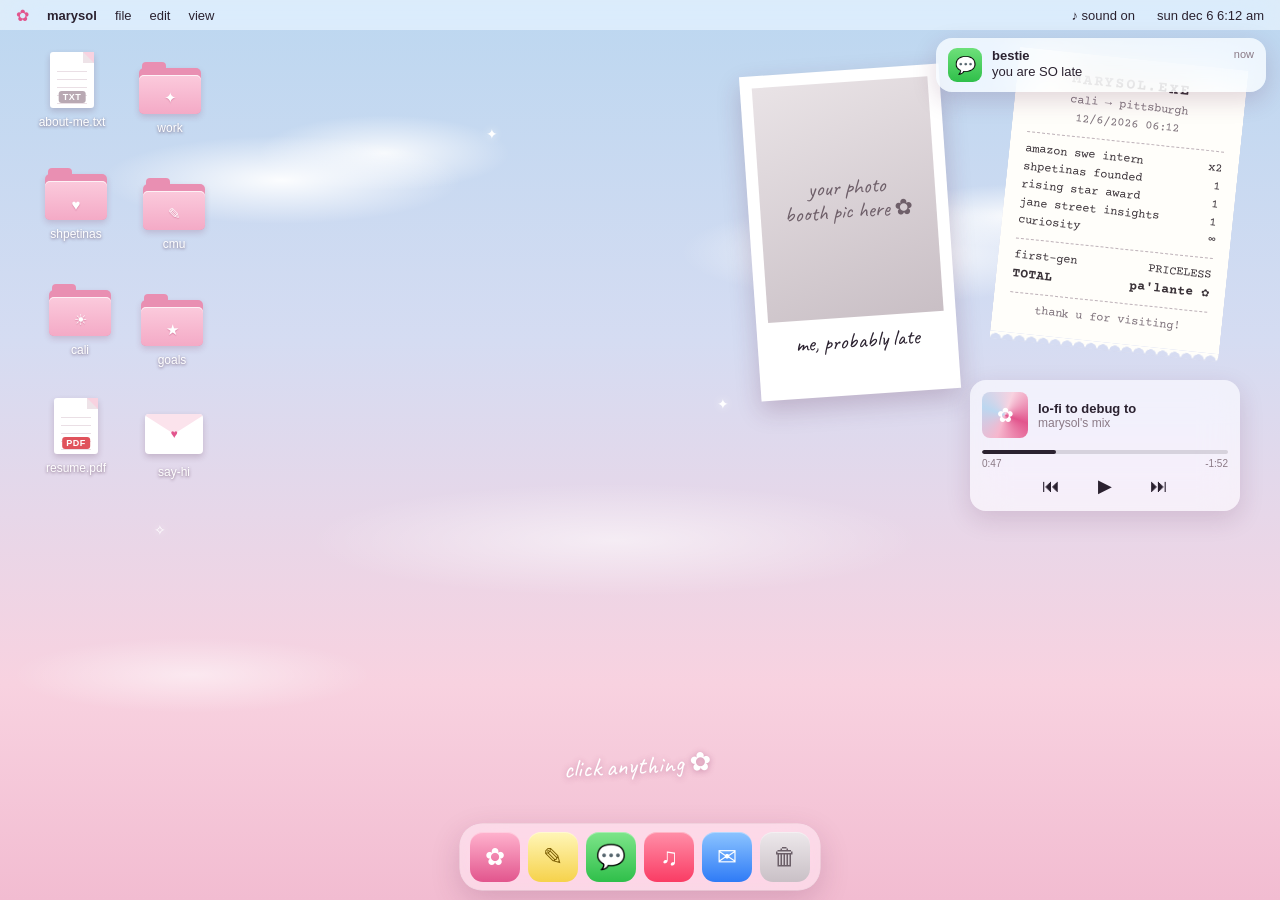
==== desktop.html @ 6e7ee0c8 "interactive intro" ====
<!DOCTYPE html>
<html lang="en">
<head>
  <meta charset="UTF-8">
  <meta name="viewport" content="width=device-width, initial-scale=1.0, viewport-fit=cover">
  <title>Marysol Alape Toro</title>
  <link rel="preconnect" href="https://fonts.googleapis.com">
  <link rel="preconnect" href="https://fonts.gstatic.com" crossorigin>
  <link rel="stylesheet" href="https://fonts.googleapis.com/css2?family=Caveat:wght@500;700&family=Courier+Prime:wght@400;700&family=Special+Elite&display=swap">
  <link rel="stylesheet" href="css/desktop.css">
</head>
<body>
  <header class="menubar">
    <span class="menubar-logo" aria-hidden="true">✿</span>
    <b>marysol</b>
    <span>file</span>
    <span>edit</span>
    <span>view</span>
    <div class="menubar-right">
      <button id="sound-toggle" aria-pressed="true">♪ sound on</button>
      <span id="clock"></span>
    </div>
  </header>

  <div class="desk" id="desk">
    <span class="sparkle" style="left: 38%; top: 14%">✦</span>
    <span class="sparkle" style="left: 56%; top: 44%; animation-delay: 1s">✦</span>
    <span class="sparkle" style="left: 12%; top: 58%; animation-delay: 2s">✧</span>
    <span class="sparkle" style="left: 64%; top: 12%; animation-delay: 0.5s">✧</span>

    <nav class="icons" aria-label="Desktop">
      <button class="icon" data-open="about" style="--x: 26px; --y: 46px">
        <span class="icon-art doc"><b>TXT</b></span><span class="icon-label">about-me.txt</span>
      </button>
      <button class="icon" data-open="work" style="--x: 124px; --y: 54px">
        <span class="icon-art folder"><i>✦</i></span><span class="icon-label">work</span>
      </button>
      <button class="icon" data-open="shpetinas" style="--x: 30px; --y: 160px">
        <span class="icon-art folder"><i>♥</i></span><span class="icon-label">shpetinas</span>
      </button>
      <button class="icon" data-open="cmu" style="--x: 128px; --y: 170px">
        <span class="icon-art folder"><i>✎</i></span><span class="icon-label">cmu</span>
      </button>
      <button class="icon" data-open="cali" style="--x: 34px; --y: 276px">
        <span class="icon-art folder"><i>☀</i></span><span class="icon-label">cali</span>
      </button>
      <button class="icon" data-open="goals" style="--x: 126px; --y: 286px">
        <span class="icon-art folder"><i>★</i></span><span class="icon-label">goals</span>
      </button>
      <button class="icon" data-open="resume" style="--x: 30px; --y: 392px">
        <span class="icon-art doc pdf"><b>PDF</b></span><span class="icon-label">resume.pdf</span>
      </button>
      <button class="icon" data-open="contact" style="--x: 128px; --y: 400px">
        <span class="icon-art envelope"></span><span class="icon-label">say-hi</span>
      </button>
    </nav>

    <div class="keepsakes">
      <figure class="keepsake polaroid" id="polaroid">
        <div class="polaroid-photo">your photo<br>booth pic here ✿</div>
        <figcaption>me, probably late</figcaption>
      </figure>

      <div class="keepsake receipt" id="receipt">
        <h3>MARYSOL.EXE</h3>
        <div class="receipt-center">cali → pittsburgh</div>
        <div class="receipt-center" id="receipt-date"></div>
        <hr>
        <div class="receipt-row"><span>amazon swe intern</span><span>x2</span></div>
        <div class="receipt-row"><span>shpetinas founded</span><span>1</span></div>
        <div class="receipt-row"><span>rising star award</span><span>1</span></div>
        <div class="receipt-row"><span>jane street insights</span><span>1</span></div>
        <div class="receipt-row"><span>curiosity</span><span>∞</span></div>
        <hr>
        <div class="receipt-row"><span>first-gen</span><span>PRICELESS</span></div>
        <div class="receipt-row receipt-total"><span>TOTAL</span><span>pa'lante ✿</span></div>
        <hr>
        <div class="receipt-center">thank u for visiting!</div>
      </div>

      <div class="keepsake player" id="player">
        <div class="player-top">
          <div class="player-cover" aria-hidden="true">✿</div>
          <div>
            <div class="player-title">lo-fi to debug to</div>
            <div class="player-artist">marysol's mix</div>
          </div>
        </div>
        <div class="player-progress"><span></span></div>
        <div class="player-times"><span>0:47</span><span>-1:52</span></div>
        <div class="player-controls">
          <button aria-label="Previous">⏮</button>
          <button id="play-button" aria-label="Play">▶</button>
          <button aria-label="Next">⏭</button>
        </div>
      </div>
    </div>

    <div class="hint">click anything ✿</div>
  </div>

  <div class="notifications" id="notifications" aria-live="polite"></div>

  <nav class="dock" aria-label="Dock">
    <button class="dock-finder" title="finder" data-open="work">✿</button>
    <button class="dock-notes" title="notes" data-open="about">✎</button>
    <button class="dock-messages" title="messages" id="dock-messages">💬</button>
    <button class="dock-music" title="music" id="dock-music">♫</button>
    <button class="dock-mail" title="mail" data-open="contact">✉</button>
    <button class="dock-trash" title="trash" data-open="trash">🗑</button>
  </nav>

  <script src="js/content.js"></script>
  <script src="js/desktop.js"></script>
</body>
</html>
---- css/desktop.css ----
:root {
  --sky: #bcd7f0;
  --blush: #f8d2e0;
  --rose: #e2558d;
  --rose-light: #f6b6cd;
  --ink: #2b2230;
  --paper: #fffdfb;
  --chrome: #f4eff2;
  --border: #e6dae0;
  --muted: #8b7a86;
  --glass: rgba(255, 255, 255, 0.62);

  --font-ui: -apple-system, BlinkMacSystemFont, "SF Pro Text", "Helvetica Neue", Helvetica, Arial, sans-serif;
  --font-typewriter: "Special Elite", "Courier Prime", "Courier New", monospace;
  --font-mono: "Courier Prime", "Courier New", monospace;
  --font-hand: "Caveat", "Bradley Hand", "Segoe Print", cursive;
}

*,
*::before,
*::after {
  box-sizing: border-box;
}

html,
body {
  height: 100%;
}

body {
  margin: 0;
  overflow: hidden;
  background: var(--blush);
  color: var(--ink);
  font-family: var(--font-ui);
  font-size: 14px;
  -webkit-font-smoothing: antialiased;
}

button {
  font: inherit;
  color: inherit;
  background: none;
  border: 0;
  padding: 0;
  cursor: pointer;
}

:focus-visible {
  outline: 2px solid var(--rose);
  outline-offset: 3px;
  border-radius: 6px;
}

/* Wallpaper */

.desk {
  position: fixed;
  inset: 0;
  overflow: hidden;
  background:
    radial-gradient(ellipse 20% 7% at 22% 20%, rgba(255, 255, 255, 0.95), transparent 70%),
    radial-gradient(ellipse 14% 6% at 30% 17%, rgba(255, 255, 255, 0.85), transparent 70%),
    radial-gradient(ellipse 24% 8% at 70% 28%, rgba(255, 255, 255, 0.9), transparent 70%),
    radial-gradient(ellipse 13% 5% at 79% 24%, rgba(255, 255, 255, 0.85), transparent 70%),
    radial-gradient(ellipse 34% 9% at 48% 60%, rgba(255, 255, 255, 0.55), transparent 70%),
    radial-gradient(ellipse 20% 6% at 15% 75%, rgba(255, 255, 255, 0.5), transparent 70%),
    linear-gradient(180deg, var(--sky) 0%, #d5dcf2 38%, var(--blush) 76%, #f2bcd1 100%);
}

.sparkle {
  position: absolute;
  color: #fff;
  font-size: 14px;
  text-shadow: 0 0 8px rgba(255, 255, 255, 0.9);
  pointer-events: none;
  animation: twinkle 3.2s ease-in-out infinite;
}

@keyframes twinkle {
  0%, 100% { opacity: 0.25; transform: scale(0.8); }
  50% { opacity: 1; transform: scale(1.1); }
}

/* Menu bar */

.menubar {
  position: fixed;
  top: 0;
  left: 0;
  right: 0;
  z-index: 9000;
  display: flex;
  align-items: center;
  gap: 18px;
  height: calc(30px + env(safe-area-inset-top, 0px));
  padding: env(safe-area-inset-top, 0px) 16px 0;
  background: rgba(255, 255, 255, 0.5);
  backdrop-filter: blur(20px) saturate(1.6);
  -webkit-backdrop-filter: blur(20px) saturate(1.6);
  font-size: 13px;
}

.menubar-logo {
  color: var(--rose);
  font-size: 16px;
}

.menubar-right {
  margin-left: auto;
  display: flex;
  align-items: center;
  gap: 14px;
  font-variant-numeric: tabular-nums;
}

#sound-toggle {
  padding: 1px 8px;
  border-radius: 5px;
}

#sound-toggle:hover {
  background: rgba(255, 255, 255, 0.6);
}

/* Desktop icons */

.icons {
  position: absolute;
  inset: 0;
}

.icon {
  position: absolute;
  left: var(--x);
  top: var(--y);
  width: 92px;
  display: flex;
  flex-direction: column;
  align-items: center;
  gap: 6px;
  padding: 6px 2px;
  border-radius: 8px;
  touch-action: none;
  user-select: none;
  -webkit-user-select: none;
}

.icon-art {
  transition: transform 0.2s cubic-bezier(0.3, 1.6, 0.5, 1);
}

.icon:hover .icon-art {
  transform: translateY(-2px) rotate(-2deg);
}

.icon-label {
  padding: 1px 6px;
  border-radius: 4px;
  font-size: 12px;
  font-weight: 500;
  line-height: 1.25;
  text-align: center;
  color: #fff;
  text-shadow: 0 1px 3px rgba(60, 20, 50, 0.55);
}

.icon.selected .icon-label {
  background: var(--rose);
  text-shadow: none;
}

.folder {
  position: relative;
  width: 62px;
  height: 46px;
  margin-top: 8px;
  background: #e98fb2;
  border-radius: 5px;
  box-shadow: 0 3px 6px rgba(120, 40, 80, 0.18);
}

.folder::before {
  content: "";
  position: absolute;
  left: 3px;
  top: -6px;
  width: 24px;
  height: 9px;
  background: #e98fb2;
  border-radius: 4px 4px 0 0;
}

.folder::after {
  content: "";
  position: absolute;
  inset: 7px 0 0;
  background: linear-gradient(#fbcadc, #f4aac6);
  border-radius: 5px;
  box-shadow: inset 0 1px 0 rgba(255, 255, 255, 0.75);
}

.folder i {
  position: absolute;
  z-index: 1;
  left: 0;
  right: 0;
  bottom: 7px;
  text-align: center;
  font-style: normal;
  font-size: 15px;
  color: #fff;
  text-shadow: 0 1px 1px rgba(170, 50, 100, 0.35);
}

.doc {
  position: relative;
  display: inline-block;
  width: 44px;
  height: 56px;
  background: #fff;
  background-image: repeating-linear-gradient(transparent 0 7px, #eadfe5 7px 8px);
  background-size: 30px 100%;
  background-position: 7px 12px;
  background-repeat: no-repeat;
  border-radius: 3px;
  box-shadow: 0 3px 6px rgba(80, 30, 60, 0.2);
}

.doc::after {
  content: "";
  position: absolute;
  top: 0;
  right: 0;
  border-style: solid;
  border-width: 0 11px 11px 0;
  border-color: transparent var(--blush) #eee3e8 transparent;
}

.doc b {
  position: absolute;
  bottom: 5px;
  left: 50%;
  transform: translateX(-50%);
  padding: 1px 4px;
  border-radius: 3px;
  font-size: 9px;
  letter-spacing: 0.06em;
  color: #fff;
  background: #b9a9b3;
}

.doc.pdf b {
  background: #e0525c;
}

.envelope {
  position: relative;
  width: 58px;
  height: 40px;
  margin: 8px 0 4px;
  overflow: hidden;
  background: #fff;
  border-radius: 4px;
  box-shadow: 0 3px 6px rgba(80, 30, 60, 0.2);
}

.envelope::before {
  content: "";
  position: absolute;
  left: -4px;
  right: -4px;
  top: -22px;
  height: 42px;
  background: #fbe3ec;
  clip-path: polygon(0 50%, 50% 100%, 100% 50%, 100% 0, 0 0);
}

.envelope::after {
  content: "♥";
  position: absolute;
  left: 50%;
  top: 13px;
  transform: translateX(-50%);
  font-size: 12px;
  color: var(--rose);
}

/* Keepsakes */

.keepsake {
  position: absolute;
  cursor: grab;
  touch-action: none;
  user-select: none;
  -webkit-user-select: none;
}

.keepsake:active {
  cursor: grabbing;
}

.polaroid {
  right: 330px;
  top: 70px;
  width: 200px;
  margin: 0;
  padding: 12px 12px 40px;
  background: #fff;
  transform: rotate(-4deg);
  box-shadow: 0 10px 24px rgba(90, 30, 70, 0.22);
}

.polaroid-photo {
  display: grid;
  place-items: center;
  aspect-ratio: 3 / 4;
  max-width: 100%;
  padding: 8px;
  background: linear-gradient(160deg, #e9e3e6, #c9bfc5);
  font-family: var(--font-hand);
  font-size: 22px;
  line-height: 1.1;
  text-align: center;
  color: #6e5f69;
}

.polaroid img {
  display: block;
  width: 100%;
  aspect-ratio: 3 / 4;
  object-fit: cover;
}

.polaroid figcaption {
  margin-top: 10px;
  font-family: var(--font-hand);
  font-size: 22px;
  text-align: center;
}

.receipt {
  right: 46px;
  top: 58px;
  width: 230px;
  padding: 16px 16px 22px;
  background: #fffefa;
  color: #3a3238;
  font-family: var(--font-mono);
  font-size: 12px;
  line-height: 1.5;
  transform: rotate(6deg);
  box-shadow: 0 10px 22px rgba(90, 30, 70, 0.18);
  -webkit-mask:
    linear-gradient(#000 0 0) top / 100% calc(100% - 8px) no-repeat,
    radial-gradient(circle 6px at 6px 100%, transparent 5.5px, #000 6px) bottom left / 12px 8px repeat-x;
  mask:
    linear-gradient(#000 0 0) top / 100% calc(100% - 8px) no-repeat,
    radial-gradient(circle 6px at 6px 100%, transparent 5.5px, #000 6px) bottom left / 12px 8px repeat-x;
}

.receipt h3 {
  margin: 0;
  font-size: 15px;
  letter-spacing: 0.12em;
  text-align: center;
}

.receipt hr {
  margin: 8px 0;
  border: 0;
  border-top: 1px dashed #bdb1b8;
}

.receipt-center {
  text-align: center;
  color: #7d717a;
}

.receipt-row {
  display: flex;
  justify-content: space-between;
  gap: 8px;
  font-variant-numeric: tabular-nums;
}

.receipt-total {
  font-size: 13px;
  font-weight: 700;
}

.player {
  right: 40px;
  top: 380px;
  width: 270px;
  padding: 12px;
  border-radius: 16px;
  background: var(--glass);
  backdrop-filter: blur(18px) saturate(1.5);
  -webkit-backdrop-filter: blur(18px) saturate(1.5);
  box-shadow: 0 8px 24px rgba(90, 30, 70, 0.15);
}

.player-top {
  display: flex;
  align-items: center;
  gap: 10px;
}

.player-cover {
  display: grid;
  place-items: center;
  flex: none;
  width: 46px;
  height: 46px;
  border-radius: 8px;
  font-size: 20px;
  color: #fff;
  background: conic-gradient(from 200deg, #f6b6cd, #bcd7f0, #f8d2e0, #e2558d, #f6b6cd);
}

.player-title {
  font-size: 13px;
  font-weight: 600;
}

.player-artist {
  font-size: 12px;
  color: var(--muted);
}

.player-progress {
  height: 4px;
  margin: 12px 0 4px;
  overflow: hidden;
  border-radius: 2px;
  background: rgba(43, 34, 48, 0.15);
}

.player-progress span {
  display: block;
  width: 30%;
  height: 100%;
  border-radius: 2px;
  background: var(--ink);
}

.player.playing .player-progress span {
  animation: progress 24s linear infinite;
}

@keyframes progress {
  from { width: 0; }
  to { width: 100%; }
}

.player-times {
  display: flex;
  justify-content: space-between;
  font-size: 10px;
  color: var(--muted);
  font-variant-numeric: tabular-nums;
}

.player-controls {
  display: flex;
  justify-content: center;
  gap: 26px;
  margin-top: 4px;
  font-size: 18px;
}

.player-controls button {
  padding: 2px 6px;
  border-radius: 6px;
}

.player-controls button:hover {
  background: rgba(255, 255, 255, 0.6);
}

.hint {
  position: absolute;
  left: 44%;
  bottom: 118px;
  font-family: var(--font-hand);
  font-size: 26px;
  color: #fff;
  text-shadow: 0 1px 6px rgba(150, 60, 110, 0.45);
  transform: rotate(-3deg);
  pointer-events: none;
}

/* Windows */

.window {
  position: absolute;
  z-index: 100;
  display: flex;
  flex-direction: column;
  width: min(460px, calc(100vw - 32px));
  max-height: calc(100% - 150px);
  overflow: hidden;
  background: var(--paper);
  border-radius: 12px;
  box-shadow: 0 0 0 0.5px rgba(60, 20, 50, 0.18), 0 22px 50px rgba(90, 30, 70, 0.28);
  animation: pop-in 0.22s cubic-bezier(0.2, 1.4, 0.4, 1);
}

@keyframes pop-in {
  from { transform: scale(0.92); opacity: 0; }
  to { transform: none; opacity: 1; }
}

.window-bar {
  display: flex;
  flex: none;
  align-items: center;
  height: 36px;
  padding: 0 12px;
  background: var(--chrome);
  border-bottom: 1px solid var(--border);
  cursor: grab;
  touch-action: none;
  user-select: none;
  -webkit-user-select: none;
}

.window-bar:active {
  cursor: grabbing;
}

.window-buttons {
  display: flex;
  gap: 8px;
}

.window-buttons > * {
  display: block;
  width: 12px;
  height: 12px;
  border-radius: 50%;
}

.btn-close { background: #ff5f57; }
.btn-min { background: #febc2e; }
.btn-max { background: #28c840; }

.btn-close:hover::after {
  content: "×";
  display: block;
  font-size: 11px;
  line-height: 11px;
  text-align: center;
  color: #7a1c16;
}

.window-title {
  flex: 1;
  margin-right: 52px;
  font-size: 13px;
  font-weight: 600;
  text-align: center;
  color: #5d4f58;
}

.window-body {
  min-height: 0;
  overflow: auto;
}

.placeholder {
  padding: 0 4px;
  border: 1px dashed var(--rose-light);
  border-radius: 4px;
  background: #fdeef3;
  color: var(--rose);
}

/* about-me.txt */

.paper {
  min-height: 220px;
  padding: 22px 26px 28px;
  font-family: var(--font-typewriter);
  font-size: 16px;
  line-height: 1.65;
  white-space: pre-wrap;
  cursor: text;
}

.paper-hint {
  display: block;
  padding: 0 26px 14px;
  font-size: 11px;
  color: var(--muted);
}

.caret {
  display: inline-block;
  width: 2px;
  height: 1.1em;
  vertical-align: -3px;
  background: var(--rose);
  animation: blink 1s steps(1) infinite;
}

@keyframes blink {
  50% { opacity: 0; }
}

/* Finder */

.finder {
  display: grid;
  grid-template-columns: 150px 1fr;
  min-height: 320px;
}

.finder-sidebar {
  padding: 12px 8px;
  background: #f7f2f5;
  border-right: 1px solid var(--border);
  font-size: 13px;
}

.finder-sidebar h4 {
  margin: 6px 8px;
  font-size: 11px;
  font-weight: 600;
  color: var(--muted);
}

.finder-sidebar button {
  display: flex;
  align-items: center;
  gap: 8px;
  width: 100%;
  padding: 5px 8px;
  border-radius: 6px;
  text-align: left;
}

.finder-sidebar button::before {
  content: "";
  flex: none;
  width: 14px;
  height: 11px;
  border-radius: 2px;
  background: var(--rose-light);
}

.finder-sidebar button[aria-current="true"] {
  background: #f0d9e3;
  font-weight: 600;
}

.finder-main {
  min-width: 0;
  padding: 16px 18px 22px;
}

.finder-main h2 {
  margin: 0 0 4px;
  font-size: 22px;
  letter-spacing: -0.01em;
}

.finder-subtitle {
  margin: 0 0 16px;
  font-size: 13px;
  color: var(--muted);
}

.finder-items {
  display: grid;
  gap: 10px;
}

.finder-item {
  display: grid;
  grid-template-columns: 34px 1fr;
  align-items: start;
  gap: 12px;
  padding: 12px;
  background: #fff;
  border: 1px solid var(--border);
  border-radius: 10px;
}

.finder-item-icon {
  display: grid;
  place-items: center;
  width: 34px;
  height: 34px;
  border-radius: 8px;
  background: #fbe3ec;
  color: var(--rose);
  font-size: 16px;
}

.finder-item h3 {
  margin: 0 0 2px;
  font-size: 14px;
}

.finder-item p {
  margin: 0;
  font-size: 13px;
  line-height: 1.45;
  color: #5f525b;
}

.finder-item-year {
  font-size: 11px;
  font-weight: 400;
  color: var(--muted);
  font-variant-numeric: tabular-nums;
}

.stickies {
  display: grid;
  grid-template-columns: repeat(auto-fill, minmax(140px, 1fr));
  gap: 14px;
}

.sticky {
  min-height: 120px;
  padding: 12px 14px;
  background: #fff1a8;
  font-family: var(--font-hand);
  font-size: 22px;
  line-height: 1.15;
  transform: rotate(-2deg);
  box-shadow: 0 6px 12px rgba(120, 90, 20, 0.15);
}

.sticky:nth-child(2) { background: #ffd6e5; transform: rotate(2deg); }
.sticky:nth-child(3) { background: #d6ecff; transform: rotate(-1deg); }

/* Resume */

.resume {
  margin: 16px;
  padding: 22px 24px;
  background: #fff;
  border: 1px solid var(--border);
  border-radius: 4px;
  box-shadow: 0 2px 8px rgba(80, 30, 60, 0.06);
}

.resume h2 {
  margin: 0;
  font-size: 20px;
}

.resume h4 {
  margin: 14px 0 4px;
  font-size: 11px;
  letter-spacing: 0.08em;
  text-transform: uppercase;
  color: var(--rose);
}

.resume ul {
  margin: 0;
  padding-left: 18px;
  font-size: 13px;
  line-height: 1.55;
}

.resume-subtitle {
  margin: 2px 0 14px;
  font-size: 12px;
  color: var(--muted);
}

.resume-link {
  margin-top: 16px;
}

/* Mail */

.mail {
  padding-bottom: 18px;
}

.mail-field {
  display: flex;
  gap: 8px;
  padding: 9px 18px;
  border-bottom: 1px solid var(--border);
  font-size: 13px;
}

.mail-field span:first-child {
  flex: none;
  width: 60px;
  color: var(--muted);
}

.mail-body {
  padding: 16px 18px;
  font-family: var(--font-typewriter);
  font-size: 15px;
  line-height: 1.6;
  white-space: pre-wrap;
}

.mail-copy {
  margin: 0 18px;
  padding: 6px 12px;
  border-radius: 7px;
  background: var(--rose);
  color: #fff;
  font-size: 13px;
  font-weight: 600;
}

/* Trash */

.trash {
  padding: 34px 24px;
  text-align: center;
}

.trash-icon {
  font-size: 40px;
}

.trash-title {
  margin: 8px 0 4px;
  font-family: var(--font-hand);
  font-size: 26px;
}

.trash-sub {
  margin: 0;
  color: var(--muted);
}

/* Notifications, AirDrop, toast */

.notifications {
  position: fixed;
  z-index: 9500;
  top: calc(38px + env(safe-area-inset-top, 0px));
  right: 14px;
  display: grid;
  gap: 8px;
  width: min(330px, calc(100vw - 28px));
}

.notification {
  display: grid;
  grid-template-columns: 34px 1fr;
  gap: 10px;
  padding: 10px 12px;
  border-radius: 16px;
  background: rgba(255, 255, 255, 0.72);
  backdrop-filter: blur(22px) saturate(1.6);
  -webkit-backdrop-filter: blur(22px) saturate(1.6);
  box-shadow: 0 8px 24px rgba(90, 30, 70, 0.18);
  text-align: left;
  animation: slide-in 0.45s cubic-bezier(0.2, 1.2, 0.4, 1);
}

@keyframes slide-in {
  from { transform: translateX(120%); }
  to { transform: none; }
}

.notification-app {
  display: grid;
  place-items: center;
  width: 34px;
  height: 34px;
  border-radius: 9px;
  background: linear-gradient(#6ee07a, #2fbf4a);
  font-size: 17px;
  color: #fff;
}

.notification-from {
  display: flex;
  justify-content: space-between;
  font-size: 13px;
  font-weight: 600;
}

.notification-from small {
  font-size: 11px;
  font-weight: 400;
  color: var(--muted);
}

.notification-text {
  font-size: 13px;
  line-height: 1.35;
}

.airdrop {
  position: fixed;
  z-index: 9400;
  left: 50%;
  top: 50%;
  width: min(280px, calc(100vw - 32px));
  overflow: hidden;
  transform: translate(-50%, -50%);
  border-radius: 16px;
  background: rgba(250, 246, 248, 0.92);
  backdrop-filter: blur(22px);
  -webkit-backdrop-filter: blur(22px);
  box-shadow: 0 24px 60px rgba(90, 30, 70, 0.3);
  text-align: center;
}

.airdrop h3 {
  margin: 16px 0 2px;
  font-size: 16px;
}

.airdrop p {
  margin: 0 16px 12px;
  font-size: 13px;
  color: #5f525b;
}

.airdrop-preview {
  display: grid;
  place-items: center;
  height: 120px;
  margin: 0 16px;
  background: #fff;
  border: 1px solid var(--border);
  border-radius: 8px;
}

.airdrop-buttons {
  display: grid;
  grid-template-columns: 1fr 1fr;
  margin-top: 14px;
  border-top: 1px solid var(--border);
}

.airdrop-buttons button {
  padding: 12px;
  font-size: 15px;
  color: #2f7bf6;
}

.airdrop-accept {
  border-left: 1px solid var(--border) !important;
  font-weight: 600;
}

.toast {
  position: fixed;
  z-index: 9600;
  left: 50%;
  bottom: 110px;
  transform: translateX(-50%);
  padding: 9px 16px;
  border-radius: 20px;
  background: rgba(43, 34, 48, 0.88);
  color: #fff;
  font-size: 13px;
  white-space: nowrap;
}

/* Dock */

.dock {
  position: fixed;
  z-index: 9000;
  left: 50%;
  bottom: calc(10px + env(safe-area-inset-bottom, 0px));
  transform: translateX(-50%);
  display: flex;
  gap: 8px;
  padding: 8px 10px;
  border-radius: 22px;
  background: rgba(255, 255, 255, 0.42);
  backdrop-filter: blur(20px) saturate(1.6);
  -webkit-backdrop-filter: blur(20px) saturate(1.6);
  box-shadow: 0 0 0 0.5px rgba(255, 255, 255, 0.6), 0 10px 30px rgba(90, 30, 70, 0.18);
}

.dock button {
  position: relative;
  display: grid;
  place-items: center;
  width: 50px;
  height: 50px;
  border-radius: 13px;
  font-size: 24px;
  color: #fff;
  box-shadow: inset 0 1px 0 rgba(255, 255, 255, 0.35);
  transition: transform 0.18s cubic-bezier(0.3, 1.6, 0.5, 1);
}

.dock button:hover {
  transform: translateY(-8px) scale(1.15);
}

.dock button:hover::after {
  content: attr(title);
  position: absolute;
  bottom: 62px;
  left: 50%;
  transform: translateX(-50%);
  padding: 3px 8px;
  border-radius: 6px;
  background: rgba(43, 34, 48, 0.85);
  font-size: 11px;
  color: #fff;
  white-space: nowrap;
}

.dock-finder { background: linear-gradient(#ffb3ce, #e2558d); }
.dock-notes { background: linear-gradient(#fff6b8, #f6d24b); color: #7a5c00 !important; }
.dock-messages { background: linear-gradient(#7ee58a, #2fbf4a); }
.dock-music { background: linear-gradient(#ff8fa8, #fa3c64); }
.dock-mail { background: linear-gradient(#8cc4ff, #2f7bf6); }
.dock-trash { background: linear-gradient(#ede8eb, #c9c0c6); color: #6b5f68 !important; }

/* Mobile */

@media (max-width: 760px) {
  .desk {
    overflow-y: auto;
    -webkit-overflow-scrolling: touch;
  }

  .icons {
    position: static;
    display: grid;
    grid-template-columns: repeat(4, 1fr);
    gap: 8px 4px;
    padding: 48px 12px 8px;
  }

  .icon {
    position: static;
    width: auto;
  }

  .keepsakes {
    display: flex;
    flex-direction: column;
    align-items: center;
    gap: 28px;
    padding: 16px 16px 130px;
  }

  .keepsake {
    position: static;
    max-width: 100%;
  }

  .hint {
    display: none;
  }

  .window {
    left: 10px !important;
    right: 10px;
    top: calc(40px + env(safe-area-inset-top, 0px)) !important;
    width: auto !important;
    max-height: calc(100% - 140px);
  }

  .finder {
    grid-template-columns: 1fr;
  }

  .finder-sidebar {
    display: flex;
    gap: 4px;
    padding: 8px;
    overflow-x: auto;
    border-right: 0;
    border-bottom: 1px solid var(--border);
  }

  .finder-sidebar h4 {
    display: none;
  }

  .finder-sidebar button {
    width: auto;
    white-space: nowrap;
  }

  .dock {
    gap: 5px;
    padding: 6px 8px;
  }

  .dock button {
    width: 44px;
    height: 44px;
    font-size: 20px;
  }
}

@media (prefers-reduced-motion: reduce) {
  *,
  *::before,
  *::after {
    animation: none !important;
    transition: none !important;
  }
}
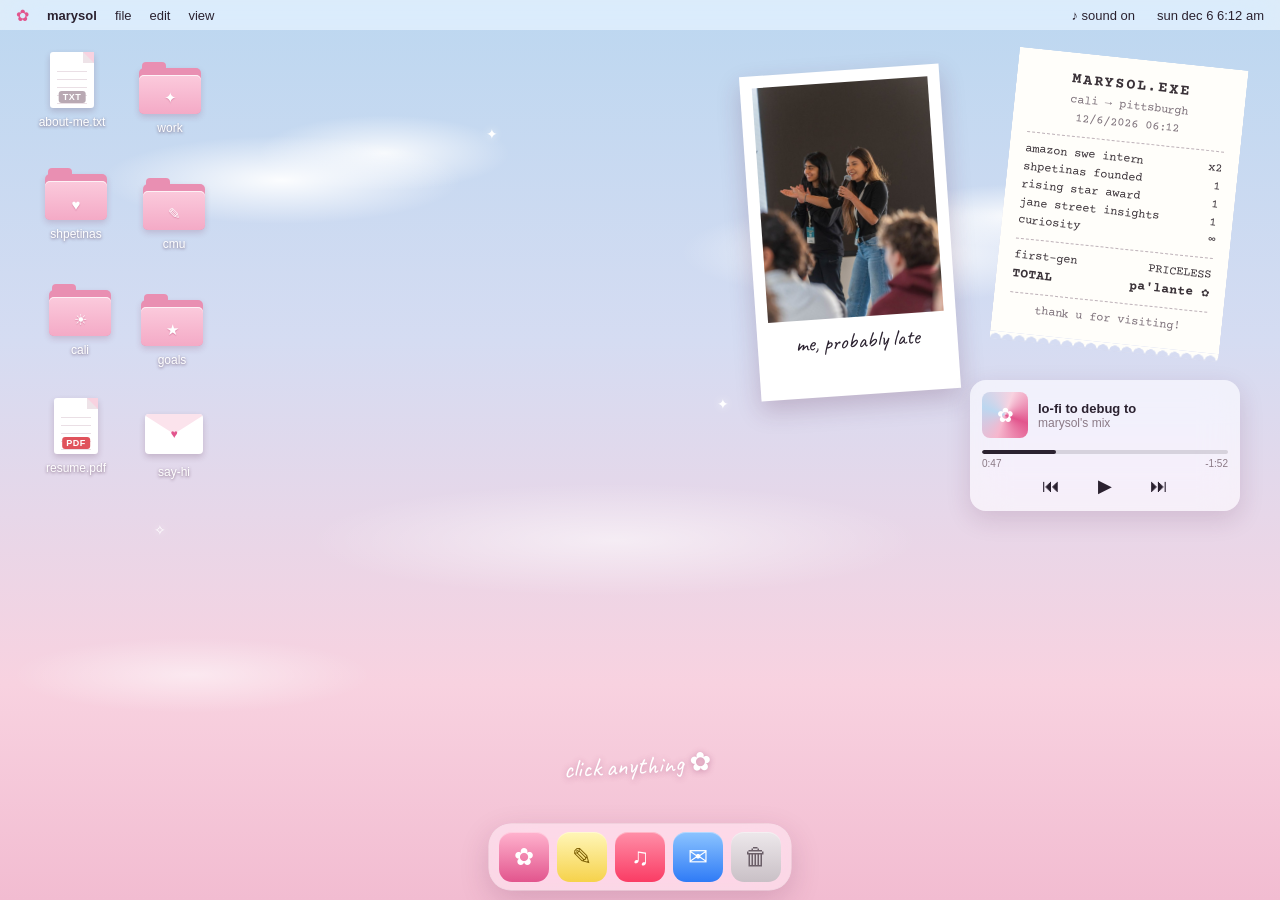
==== commit d0b0e56d: "photos, story, resume, no imessage" ====
--- a/desktop.html
+++ b/desktop.html
@@ -57,7 +57,7 @@
 
     <div class="keepsakes">
       <figure class="keepsake polaroid" id="polaroid">
-        <div class="polaroid-photo">your photo<br>booth pic here ✿</div>
+        <img src="images/hackathon.jpg" alt="marysol speaking at the linkedin hackathon">
         <figcaption>me, probably late</figcaption>
       </figure>
 
@@ -104,7 +104,6 @@
   <nav class="dock" aria-label="Dock">
     <button class="dock-finder" title="finder" data-open="work">✿</button>
     <button class="dock-notes" title="notes" data-open="about">✎</button>
-    <button class="dock-messages" title="messages" id="dock-messages">💬</button>
     <button class="dock-music" title="music" id="dock-music">♫</button>
     <button class="dock-mail" title="mail" data-open="contact">✉</button>
     <button class="dock-trash" title="trash" data-open="trash">🗑</button>
--- a/css/desktop.css
+++ b/css/desktop.css
@@ -711,6 +711,27 @@
   color: #5f525b;
 }
 
+.finder-photos {
+  display: flex;
+  flex-wrap: wrap;
+  gap: 10px;
+  margin-top: 10px;
+}
+
+.finder-photos img {
+  max-width: 150px;
+  max-height: 190px;
+  object-fit: cover;
+  padding: 5px;
+  background: #fff;
+  box-shadow: 0 4px 10px rgba(90, 30, 70, 0.2);
+  transform: rotate(-1.5deg);
+}
+
+.finder-photos img:nth-child(even) {
+  transform: rotate(1.5deg);
+}
+
 .finder-item-year {
   font-size: 11px;
   font-weight: 400;
@@ -735,6 +756,8 @@
   box-shadow: 0 6px 12px rgba(120, 90, 20, 0.15);
 }
 
+.sticky-photo { padding: 6px; background: #fff !important; }
+.sticky-photo img { display: block; width: 100%; height: auto; }
 .sticky:nth-child(2) { background: #ffd6e5; transform: rotate(2deg); }
 .sticky:nth-child(3) { background: #d6ecff; transform: rotate(-1deg); }
 
@@ -777,6 +800,11 @@
 
 .resume-link {
   margin-top: 16px;
+}
+
+.resume-link a {
+  color: var(--rose);
+  font-weight: 600;
 }
 
 /* Mail */
